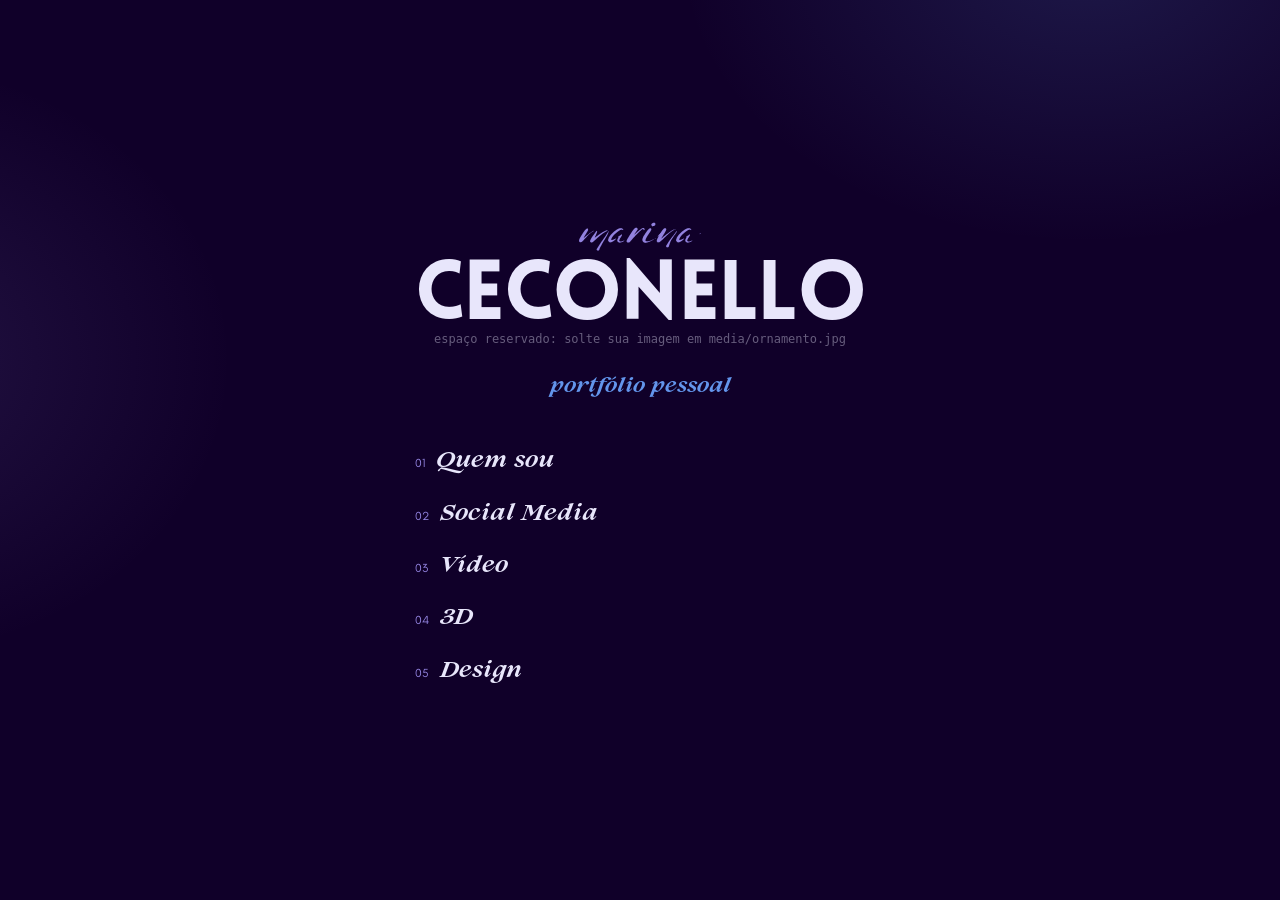
==== index.html @ d7b7fe59 "Atualiza site: tela inicial sem rolagem, blocos coloridos, abas separadas" ====
<!DOCTYPE html>
<html lang="pt-BR">
<head>
<meta charset="UTF-8">
<meta name="viewport" content="width=device-width, initial-scale=1.0">
<title>Marina Ceconello — Portfólio</title>
<style>
  @font-face{
    font-family: 'GlacialIndifference';
    src: url([data-uri]) format('woff2');
    font-weight: 400; font-style: normal; font-display: swap;
  }
  @font-face{
    font-family: 'GlacialIndifference';
    src: url([data-uri]) format('woff2');
    font-weight: 700; font-style: normal; font-display: swap;
  }
  @font-face{
    font-family: 'LoveloBlack';
    src: url([data-uri]) format('woff2');
    font-weight: 400; font-style: normal; font-display: swap;
  }
  @font-face{
    font-family: 'LovelaceText';
    src: url([data-uri]) format('woff2');
    font-weight: 400; font-style: normal; font-display: swap;
  }
  @font-face{
    font-family: 'LovelaceText';
    src: url([data-uri]) format('woff2');
    font-weight: 700; font-style: italic; font-display: swap;
  }
  @font-face{
    font-family: 'LovelyMayScript';
    src: url([data-uri]) format('woff2');
    font-weight: 400; font-style: normal; font-display: swap;
  }

  :root{
    --roxo: #1A0041;
    --roxo-fundo: #100029;
    --azul: #6395EC;
    --lilas: #9282DF;
    --lavanda: #E8E6FB;
    --sombra: rgba(16, 0, 41, 0.55);
    --radius-card: 14px;
    --radius-painel: 26px;
    --font-title: 'LoveloBlack', sans-serif;
    --font-editorial: 'LovelaceText', serif;
    --font-script: 'LovelyMayScript', cursive;
    --font-body: 'GlacialIndifference', sans-serif;
  }

  *{ box-sizing: border-box; }
  html{ scroll-behavior: smooth; }

  body{
    margin: 0;
    background: var(--roxo-fundo);
    color: var(--lavanda);
    font-family: var(--font-body);
    font-weight: 400;
    line-height: 1.5;
    -webkit-font-smoothing: antialiased;
  }

  ::selection{ background: var(--azul); color: var(--roxo-fundo); }
  a{ color: var(--lavanda); }
  :focus-visible{ outline: 2px solid var(--azul); outline-offset: 3px; }

  @media (prefers-reduced-motion: reduce){
    *{ animation: none !important; transition: none !important; scroll-behavior: auto !important; }
  }

  .bg-glow{
    position: fixed; inset: 0; z-index: -2;
    background:
      radial-gradient(680px 480px at 85% -5%, rgba(99,149,236,0.16), transparent 60%),
      radial-gradient(600px 500px at -10% 40%, rgba(146,130,223,0.14), transparent 60%),
      var(--roxo-fundo);
    animation: derivar 22s ease-in-out infinite alternate;
  }
  @keyframes derivar{
    from{ background-position: 0% 0%, 0% 0%; }
    to{ background-position: 6% 4%, -4% -6%; }
  }

  .revela{
    opacity: 0;
    transform: translateY(16px);
    animation: subir 0.8s cubic-bezier(.2,.8,.2,1) forwards;
  }
  @keyframes subir{ to{ opacity: 1; transform: translateY(0); } }

  /* ---------- TELA INICIAL (sem rolagem) ---------- */
  .home-screen{
    min-height: 100svh;
    display: flex;
    align-items: center;
    justify-content: center;
    padding: 2rem 1.5rem;
  }

  .hero{
    position: relative;
    max-width: 640px;
    margin: 0 auto;
    text-align: center;
    overflow: hidden;
  }

  .indice-home{
    list-style: none;
    padding: 0;
    margin: 2.2rem 0 0;
    display: grid;
    gap: 0.15rem;
    position: relative;
    z-index: 1;
  }
  .indice-home button{
    all: unset;
    cursor: pointer;
    display: flex;
    align-items: baseline;
    justify-content: center;
    gap: 0.7rem;
    padding: 0.55rem 0;
    font-family: var(--font-editorial);
    font-style: italic;
    font-weight: 700;
    font-size: clamp(1.05rem, 3.6vw, 1.35rem);
    color: var(--lavanda);
    transition: color 0.25s ease;
  }
  .indice-home button .num{
    font-family: var(--font-body);
    font-style: normal;
    font-weight: 400;
    font-size: 0.75rem;
    color: var(--lilas);
  }
  .indice-home button:hover{ color: var(--azul); }
  .indice-home button:hover .num{ color: var(--azul); }

  /* ---------- APP (depois de escolher uma seção) ---------- */
  .app-screen{ display: none; }
  .app-screen.ativo{ display: block; }

  .barra-voltar{
    position: sticky; top: 0; z-index: 11;
    display: flex; align-items: center; justify-content: space-between;
    gap: 1rem;
    padding: 0.9rem 1.5rem;
    background: rgba(16,0,41,0.92);
    backdrop-filter: blur(6px);
    border-bottom: 1px solid rgba(232,230,251,0.12);
  }
  .link-voltar{
    all: unset; cursor: pointer;
    font-family: var(--font-script);
    color: var(--lilas);
    font-size: 1.3rem;
  }
  .link-voltar:hover{ color: var(--azul); }

  /* ---------- blocos com cores variadas ---------- */
  .card--azul{ background: var(--azul); color: var(--roxo-fundo); }
  .card--azul .stat, .card--azul .numero-grande{ color: var(--roxo-fundo); }
  .card--azul p, .card--azul .stat-label, .card--azul h3{ color: var(--roxo-fundo); }
  .card--azul::before, .card--azul::after{ border-color: var(--roxo-fundo); opacity: 0.45; }
  .card--azul:hover{ box-shadow: 0 26px 54px rgba(99,149,236,0.35); }

  .card--lilas{ background: var(--lilas); color: var(--roxo-fundo); }
  .card--lilas .stat, .card--lilas .numero-grande{ color: var(--roxo-fundo); }
  .card--lilas p, .card--lilas .stat-label, .card--lilas h3{ color: var(--roxo-fundo); }
  .card--lilas::before, .card--lilas::after{ border-color: var(--roxo-fundo); opacity: 0.45; }
  .card--lilas:hover{ box-shadow: 0 26px 54px rgba(146,130,223,0.35); }

  .hero-media{
    position: absolute;
    top: 0; left: 50%;
    transform: translateX(-50%);
    width: min(480px, 92%);
    aspect-ratio: 4 / 5;
    border-radius: 0 0 240px 240px;
    overflow: hidden;
    z-index: -1;
    opacity: 0;
    transition: opacity 0.6s ease;
  }
  .hero-media.cheio{ opacity: 1; }
  .hero-media img{
    width: 100%; height: 100%; object-fit: cover;
    filter: grayscale(0.25) contrast(1.05);
  }
  .hero-media::after{
    content: "";
    position: absolute; inset: 0;
    background: linear-gradient(180deg, rgba(16,0,41,0.1) 0%, rgba(16,0,41,0.55) 55%, rgba(16,0,41,0.95) 92%);
  }

  .dica-ornamento{
    font-size: 0.75rem;
    opacity: 0.4;
    margin: -0.5rem 0 1.5rem;
    font-family: monospace;
  }
  .hero-media.cheio ~ .dica-ornamento{ display: none; }

  .hero-conteudo{ position: relative; z-index: 1; }

  .hero .assinatura{
    font-family: var(--font-script);
    font-size: clamp(1.8rem, 6vw, 2.6rem);
    color: var(--lilas);
    display: block;
    margin-bottom: -0.4rem;
  }

  .hero h1{
    font-family: var(--font-title);
    font-size: clamp(2.6rem, 11vw, 5.2rem);
    letter-spacing: -0.02em;
    line-height: 0.95;
    margin: 0;
    text-transform: uppercase;
    color: var(--lavanda);
  }

  .hero .cargo{
    font-family: var(--font-editorial);
    font-style: italic;
    font-weight: 700;
    color: var(--azul);
    font-size: clamp(1rem, 3vw, 1.25rem);
    margin-top: 0.6rem;
  }

  .hero p.bio-curta{
    max-width: 46ch;
    margin: 1.6rem auto 0;
    font-size: 1.05rem;
    color: var(--lavanda);
    opacity: 0.85;
  }

  .hero .badges{
    display: flex; flex-wrap: wrap; gap: 0.6rem;
    justify-content: center;
    margin-top: 1.8rem;
  }
  .hero .badges span{
    border: 1px solid rgba(232,230,251,0.25);
    border-radius: 999px;
    padding: 0.4rem 1rem;
    font-size: 0.85rem;
    letter-spacing: 0.02em;
  }

  /* ---------- TABS (dentro da barra-voltar) ---------- */
  .tabs{
    display: flex; gap: 0.2rem;
    overflow-x: auto;
    scrollbar-width: none;
  }
  .tabs::-webkit-scrollbar{ display:none; }

  .tab-btn{
    flex: 0 0 auto;
    background: none; border: none;
    color: var(--lavanda);
    font-family: var(--font-body);
    font-size: 0.85rem;
    padding: 0.6rem 0.8rem;
    cursor: pointer;
    opacity: 0.55;
    display: flex; align-items: baseline; gap: 0.4rem;
    border-bottom: 2px solid transparent;
    white-space: nowrap;
    transition: opacity 0.2s, border-color 0.2s;
  }
  .tab-btn .num{
    font-family: var(--font-editorial);
    font-style: italic; font-weight: 700;
    color: var(--lilas);
    font-size: 0.85rem;
  }
  .tab-btn[aria-selected="true"]{ opacity: 1; border-bottom-color: var(--azul); }
  .tab-btn:hover{ opacity: 0.85; }

  /* ---------- PANELS ---------- */
  main{ max-width: 980px; margin: 0 auto; padding: 3rem 1.5rem 5rem; }
  .panel{ display: none; }
  .panel.active{ display: block; animation: entrar-painel 0.5s cubic-bezier(.2,.8,.2,1); }
  @keyframes entrar-painel{
    from{ opacity: 0; transform: translateY(10px); }
    to{ opacity: 1; transform: translateY(0); }
  }

  .panel h2{
    font-family: var(--font-title);
    text-transform: uppercase;
    font-size: clamp(1.8rem, 6vw, 2.6rem);
    letter-spacing: -0.01em;
    margin: 0 0 0.3rem;
  }
  .panel .kicker{
    font-family: var(--font-editorial);
    font-style: italic; font-weight: 700;
    color: var(--azul);
    font-size: 1.05rem;
    margin: 0 0 2rem;
  }

  .surge{
    opacity: 0;
    transform: translateY(22px);
    transition: opacity 0.7s cubic-bezier(.2,.8,.2,1), transform 0.7s cubic-bezier(.2,.8,.2,1);
  }
  .surge.visivel{ opacity: 1; transform: translateY(0); }

  .card{
    position: relative;
    background: rgba(232,230,251,0.03);
    border-radius: var(--radius-card);
    padding: 1.6rem;
    box-shadow: 0 18px 40px var(--sombra);
    transition: transform 0.35s ease, box-shadow 0.35s ease, background 0.35s ease;
  }
  .card:hover{
    transform: translateY(-4px);
    background: rgba(232,230,251,0.055);
    box-shadow: 0 26px 54px var(--sombra);
  }
  .card::before, .card::after{
    content: ""; position: absolute; width: 18px; height: 18px;
    border: 1.5px solid var(--lilas); opacity: 0.7;
  }
  .card::before{ top: -1px; left: -1px; border-right: none; border-bottom: none; }
  .card::after{ bottom: -1px; right: -1px; border-left: none; border-top: none; }

  .grid{
    display: grid;
    grid-template-columns: repeat(auto-fit, minmax(240px, 1fr));
    gap: 1.2rem; margin-bottom: 2.5rem;
  }
  .card h3{ font-family: var(--font-body); font-weight: 700; font-size: 1.05rem; margin: 0 0 0.6rem; }
  .card p{ font-size: 0.92rem; opacity: 0.8; margin: 0; }
  .card .stat{ font-family: var(--font-title); font-size: 2rem; color: var(--azul); display: block; margin-bottom: 0.2rem; }
  .card .stat-label{ font-size: 0.8rem; opacity: 0.65; display: block; margin-bottom: 1rem; }
  .numero-grande{ display: block; font-family: var(--font-title); font-size: 2.4rem; color: var(--azul); line-height: 1; margin-bottom: 0.3rem; }

  .section-title{
    font-family: var(--font-editorial);
    font-style: italic; font-weight: 700;
    font-size: 1.15rem;
    color: var(--lilas);
    margin: 2.6rem 0 1.1rem;
  }

  .midia-slot{
    position: relative;
    aspect-ratio: 9 / 16;
    max-height: 420px;
    border-radius: var(--radius-card);
    overflow: hidden;
    background: rgba(232,230,251,0.02);
    border: 1px dashed rgba(232,230,251,0.35);
  }
  .midia-slot img, .midia-slot video{ width: 100%; height: 100%; object-fit: cover; display: none; }
  .midia-slot.cheio{ border-style: solid; border-color: rgba(146,130,223,0.4); }
  .midia-slot.cheio img, .midia-slot.cheio video{ display: block; }
  .midia-slot.cheio .midia-vazia{ display: none; }

  .midia-vazia{
    position: absolute; inset: 0;
    display: flex; flex-direction: column; align-items: center; justify-content: center;
    gap: 0.6rem; text-align: center; padding: 1.2rem;
  }
  .midia-vazia .icone{
    min-width: 34px; height: 34px; padding: 0 0.5rem;
    border: 1.5px solid var(--lilas); border-radius: 999px;
    display: flex; align-items: center; justify-content: center;
    font-family: var(--font-editorial); font-style: italic; font-weight: 700;
    color: var(--lilas); font-size: 0.78rem; white-space: nowrap;
  }
  .midia-vazia span{ font-size: 0.82rem; opacity: 0.75; max-width: 22ch; }
  .midia-vazia small{ font-size: 0.7rem; opacity: 0.45; font-family: monospace; }

  .midia-grid{
    display: grid;
    grid-template-columns: repeat(auto-fit, minmax(180px, 1fr));
    gap: 1rem; margin-bottom: 2.5rem;
  }

  .lista-limpa{ list-style: none; padding: 0; margin: 0 0 2.2rem; display: grid; gap: 0.55rem; }
  .lista-limpa li{ padding-left: 1.1rem; position: relative; font-size: 0.95rem; opacity: 0.88; }
  .lista-limpa li::before{
    content: ""; position: absolute; left: 0; top: 0.55em;
    width: 6px; height: 6px; background: var(--azul); border-radius: 50%;
  }

  .formacao-item{
    display: flex; justify-content: space-between; gap: 1rem;
    border-bottom: 1px solid rgba(232,230,251,0.12);
    padding: 0.9rem 0; font-size: 0.95rem;
  }
  .formacao-item .quando{
    font-family: var(--font-editorial); font-style: italic; font-weight: 700;
    color: var(--lilas); white-space: nowrap; font-size: 0.85rem;
  }

  .aviso{ font-size: 0.82rem; opacity: 0.6; margin-top: -1.6rem; margin-bottom: 2.5rem; }

  .tags{ display: flex; flex-wrap: wrap; gap: 0.55rem; margin: 0 0 2.5rem; }
  .tags span{
    border: 1px solid rgba(232,230,251,0.22);
    border-radius: 999px; padding: 0.35rem 0.9rem;
    font-size: 0.82rem; opacity: 0.85;
  }

  /* ---------- contato por ícone (dentro da aba Quem sou) ---------- */
  .contato-bloco{
    margin-top: 2.8rem;
    padding-top: 2.4rem;
    border-top: 1px solid rgba(232,230,251,0.14);
  }
  .icones-contato{
    display: flex; flex-wrap: wrap; gap: 0.9rem;
    margin: 1.6rem 0;
  }
  .icone-contato{
    width: 46px; height: 46px;
    border-radius: 50%;
    border: 1.5px solid rgba(146,130,223,0.55);
    display: flex; align-items: center; justify-content: center;
    color: var(--lilas);
    text-decoration: none;
    transition: transform 0.25s ease, border-color 0.25s ease, color 0.25s ease;
  }
  .icone-contato svg{ width: 20px; height: 20px; }
  .icone-contato .texto-icone{
    font-family: var(--font-body); font-weight: 700; font-size: 0.78rem;
  }
  .icone-contato:hover{
    transform: scale(1.08);
    border-color: var(--azul);
    color: var(--azul);
  }

  .cta-final{
    font-family: var(--font-script);
    color: var(--lilas);
    font-size: 1.8rem;
    display: block;
    margin-top: 0.6rem;
  }

  footer{ text-align: center; padding: 2rem; font-size: 0.78rem; opacity: 0.5; }
</style>
</head>
<body>

<div class="bg-glow"></div>

<!-- TELA INICIAL: uma página só, sem rolagem, com o nome e o índice -->
<div class="home-screen" id="home-screen">
  <header class="hero">
    <div class="hero-media" id="hero-media">
      <img src="media/ornamento.jpg" alt="" onload="document.getElementById('hero-media').classList.add('cheio'); document.getElementById('dica-ornamento').style.display='none';">
    </div>
    <div class="hero-conteudo">
      <span class="assinatura revela" style="animation-delay:.1s">marina</span>
      <h1 class="revela" style="animation-delay:.2s">Ceconello</h1>
      <p class="dica-ornamento" id="dica-ornamento">espaço reservado: solte sua imagem em media/ornamento.jpg</p>
      <p class="cargo revela" style="animation-delay:.3s">portfólio pessoal</p>
      <ul class="indice-home revela" style="animation-delay:.45s" role="list">
        <li><button type="button" data-tab="1"><span class="num">01</span> Quem sou</button></li>
        <li><button type="button" data-tab="2"><span class="num">02</span> Social Media</button></li>
        <li><button type="button" data-tab="3"><span class="num">03</span> Vídeo</button></li>
        <li><button type="button" data-tab="4"><span class="num">04</span> 3D</button></li>
        <li><button type="button" data-tab="5"><span class="num">05</span> Design</button></li>
      </ul>
    </div>
  </header>
</div>

<!-- TELA DE CONTEÚDO: aparece só depois de clicar num item do índice -->
<div class="app-screen" id="app-screen">
  <div class="barra-voltar">
    <button type="button" class="link-voltar" id="botao-voltar">marina</button>
    <nav class="tabs" role="tablist" aria-label="Seções do portfólio">
      <button class="tab-btn" role="tab" aria-selected="false" data-tab="1"><span class="num">01</span> Quem sou</button>
      <button class="tab-btn" role="tab" aria-selected="false" data-tab="2"><span class="num">02</span> Social Media</button>
      <button class="tab-btn" role="tab" aria-selected="false" data-tab="3"><span class="num">03</span> Vídeo</button>
      <button class="tab-btn" role="tab" aria-selected="false" data-tab="4"><span class="num">04</span> 3D</button>
      <button class="tab-btn" role="tab" aria-selected="false" data-tab="5"><span class="num">05</span> Design</button>
    </nav>
  </div>

<main>

  <!-- 01 QUEM SOU + CONTATO -->
  <section id="tab-1" class="panel active">
    <h2>Quem sou</h2>
    <p class="kicker">técnica em marketing, com mais de três anos de estrada</p>
    <p>Trabalho com branding, design gráfico e produção de conteúdo. Tenho um senso estético forte, domínio das ferramentas criativas que uso todo dia e gosto de trabalhar em equipe prestando atenção no detalhe que a maioria deixa passar.</p>

    <p class="section-title">O que eu manjo</p>
    <ul class="lista-limpa">
      <li>Identidade visual, branding, concept art, criação de logotipo e manual de marca</li>
      <li>Social media: feeds, stories e carrosséis, planejamento estratégico e pesquisa de tendências</li>
      <li>Edição de vídeos curtos (Reels, TikToks, Shorts) e vídeo institucional</li>
      <li>Modelagem 3D e animação básica</li>
      <li>Mockups, materiais gráficos, ilustração e slides</li>
      <li>Pacote Adobe (Photoshop, Illustrator, After Effects), Canva e CapCut</li>
      <li>WordPress, SEO e HTML</li>
    </ul>

    <p class="section-title">Formação</p>
    <div class="formacao-item">
      <span>FIAP · Tecnólogo em Game Development</span>
      <span class="quando">fev 2025 até agora</span>
    </div>
    <div class="formacao-item">
      <span>Etec Martin Luther King · Ensino Médio Técnico em Marketing</span>
      <span class="quando">2021 a 2023</span>
    </div>

    <p class="section-title">Idiomas</p>
    <ul class="lista-limpa">
      <li>Inglês avançado</li>
      <li>Espanhol básico</li>
      <li>Japonês básico</li>
    </ul>

    <p class="section-title">No dia a dia, eu circulo por aqui</p>
    <div class="tags">
      <span>Análise</span><span>Anúncios</span><span>Artes</span><span>Áudios</span>
      <span>Campanha</span><span>Criativos</span><span>Design</span><span>Endomarketing</span>
      <span>Estratégias</span><span>Feedbacks</span><span>Fotografia</span><span>Identidade Visual</span>
      <span>Inovação</span><span>Materiais</span><span>Modelagem 3D</span><span>Organização</span>
      <span>Programação</span><span>Redes Sociais</span><span>Vídeos</span><span>Websites</span>
    </div>

    <div class="contato-bloco">
      <p class="section-title">Contato</p>
      <p>Português informal, direto ao ponto: se o meu trabalho fez sentido pra você, é só mandar uma mensagem.</p>
      <div class="icones-contato">
        <a class="icone-contato" href="mailto:marinabceconello@gmail.com" aria-label="Enviar e-mail" title="E-mail">
          <svg viewBox="0 0 24 24" fill="none" stroke="currentColor" stroke-width="1.6"><rect x="3" y="5" width="18" height="14" rx="2"/><path d="M3 7l9 6 9-6"/></svg>
        </a>
        <a class="icone-contato" href="tel:+5511972637970" aria-label="Ligar no telefone" title="Telefone">
          <svg viewBox="0 0 24 24" fill="none" stroke="currentColor" stroke-width="1.6"><path d="M4 4h4l2 5-2.5 1.5a11 11 0 0 0 5 5L14 13l5 2v4a2 2 0 0 1-2 2C9.5 21 3 14.5 3 6a2 2 0 0 1 1-2z"/></svg>
        </a>
        <a class="icone-contato" href="https://www.linkedin.com/in/marinaceconello" target="_blank" rel="noopener" aria-label="Abrir LinkedIn" title="LinkedIn">
          <span class="texto-icone">in</span>
        </a>
        <a class="icone-contato" href="https://www.instagram.com/marinaceconello" target="_blank" rel="noopener" aria-label="Abrir Instagram" title="Instagram">
          <svg viewBox="0 0 24 24" fill="none" stroke="currentColor" stroke-width="1.6"><rect x="3" y="3" width="18" height="18" rx="5"/><circle cx="12" cy="12" r="4"/><circle cx="17.2" cy="6.8" r="1"/></svg>
        </a>
        <a class="icone-contato" href="https://www.behance.net/marinaceconello" target="_blank" rel="noopener" aria-label="Abrir Behance" title="Behance">
          <span class="texto-icone">Bē</span>
        </a>
      </div>
      <span class="cta-final">bora trocar uma ideia?</span>
    </div>
  </section>

  <!-- 02 SOCIAL MEDIA -->
  <section id="tab-2" class="panel">
    <h2>Social Media</h2>
    <p class="kicker">alcance, saves e conversão, com dado real por trás</p>

    <div class="grid">
      <div class="card surge">
        <span class="stat">3.084</span>
        <span class="stat-label">impressões no carrossel "Trajetória profissional" (LinkedIn)</span>
        <p>108 reações, 57 visitas ao perfil e 8 salvamentos num só post.</p>
      </div>
      <div class="card card--azul surge">
        <span class="stat">7.797</span>
        <span class="stat-label">views no Reel "bola ou mídia?" sobre o Vini Jr (Instagram)</span>
        <p>7,74% de taxa de interação, o melhor Reel da retomada do perfil.</p>
      </div>
      <div class="card card--lilas surge">
        <span class="stat">22,3%</span>
        <span class="stat-label">taxa de interação no post "comenta aí se vc concorda"</span>
        <p>A maior taxa de interação do mês, num post de baixo custo de produção.</p>
      </div>
    </div>

    <p class="section-title">Vídeos mais bombados</p>
    <p class="aviso">Marina, arrasta seus vídeos exportados pra dentro da pasta "media" com os nomes indicados embaixo de cada espaço.</p>
    <div class="midia-grid">
      <div class="midia-slot surge">
        <video src="media/video-social-1.mp4" muted loop playsinline controls
          onloadeddata="this.closest('.midia-slot').classList.add('cheio')"></video>
        <div class="midia-vazia"><div class="icone">1.3M</div><span>"POV: você trabalha só com mulheres"</span><small>media/video-social-1.mp4</small></div>
      </div>
      <div class="midia-slot surge">
        <video src="media/video-social-2.mp4" muted loop playsinline controls
          onloadeddata="this.closest('.midia-slot').classList.add('cheio')"></video>
        <div class="midia-vazia"><div class="icone">160k</div><span>"POV: única mulher"</span><small>media/video-social-2.mp4</small></div>
      </div>
      <div class="midia-slot surge">
        <video src="media/video-social-3.mp4" muted loop playsinline controls
          onloadeddata="this.closest('.midia-slot').classList.add('cheio')"></video>
        <div class="midia-vazia"><div class="icone">125k</div><span>"POV: o patrão deu liberdade / laCreme"</span><small>media/video-social-3.mp4</small></div>
      </div>
    </div>
  </section>

  <!-- 03 VÍDEO -->
  <section id="tab-3" class="panel">
    <h2>Vídeo</h2>
    <p class="kicker">da gravação à edição, ideia vira vídeo pronto pra rede</p>

    <div class="grid">
      <div class="card card--lilas surge">
        <span class="numero-grande">180+</span>
        <p>vídeos editados: roteirização, direção, captação e edição.</p>
      </div>
    </div>

    <ul class="lista-limpa">
      <li>Gravação e edição de vídeo institucional para grupo empresarial</li>
      <li>Produção de vídeo apresentando a marca, para a Taiken Consultoria</li>
      <li>Edição de vídeos curtos para Reels, TikToks e Shorts</li>
    </ul>

    <p class="section-title">Galeria</p>
    <p class="aviso">Marina, coloca seus arquivos na pasta "media" com estes nomes: video-institucional.mp4 e video-reel.mp4.</p>
    <div class="midia-grid">
      <div class="midia-slot surge">
        <video src="media/video-institucional.mp4" muted loop playsinline controls
          onloadeddata="this.closest('.midia-slot').classList.add('cheio')"></video>
        <div class="midia-vazia"><div class="icone">▷</div><span>Vídeo institucional</span><small>media/video-institucional.mp4</small></div>
      </div>
      <div class="midia-slot surge">
        <video src="media/video-reel.mp4" muted loop playsinline controls
          onloadeddata="this.closest('.midia-slot').classList.add('cheio')"></video>
        <div class="midia-vazia"><div class="icone">▷</div><span>Reel ou short</span><small>media/video-reel.mp4</small></div>
      </div>
    </div>
  </section>

  <!-- 04 3D -->
  <section id="tab-4" class="panel">
    <h2>3D</h2>
    <p class="kicker">modelagem e animação, do conceito ao render</p>
    <p>Modelagem 3D e animação básica, desenvolvidas na FIAP, no curso de Game Development.</p>

    <div class="grid">
      <div class="card card--azul surge">
        <span class="numero-grande">35</span>
        <p>troféus desenhados, 5 produzidos, para premiações.</p>
      </div>
    </div>

    <p class="section-title">Galeria</p>
    <p class="aviso">Marina, coloca seus modelos na pasta "media" com estes nomes: modelo-3d-1.jpg e modelo-3d-2.jpg (ou .mp4 se for um giro renderizado).</p>
    <div class="midia-grid">
      <div class="midia-slot surge">
        <img src="media/modelo-3d-1.jpg" alt="Modelo 3D" onload="this.closest('.midia-slot').classList.add('cheio')">
        <div class="midia-vazia"><div class="icone">3D</div><span>Modelo em destaque</span><small>media/modelo-3d-1.jpg</small></div>
      </div>
      <div class="midia-slot surge">
        <img src="media/modelo-3d-2.jpg" alt="Modelo 3D" onload="this.closest('.midia-slot').classList.add('cheio')">
        <div class="midia-vazia"><div class="icone">3D</div><span>Modelo em destaque</span><small>media/modelo-3d-2.jpg</small></div>
      </div>
    </div>
  </section>

  <!-- 05 DESIGN -->
  <section id="tab-5" class="panel">
    <h2>Design</h2>
    <p class="kicker">marca, do conceito ao manual de uso</p>

    <div class="grid">
      <div class="card surge">
        <h3>Taiken Consultoria (TCC)</h3>
        <p>Design de logotipo, paleta e tipografia, confecção de uniformes e produção de vídeo de apresentação da marca. Projeto de planejamento estratégico completo.</p>
      </div>
      <div class="card card--lilas surge">
        <h3>Este site</h3>
        <p>As cores, as fontes e as molduras que você está vendo agora seguem o meu próprio manual de marca pessoal. Prova de conceito, aplicada na prática.</p>
      </div>
    </div>

    <div class="grid">
      <div class="card card--azul surge"><span class="numero-grande">8</span><p>marcas criadas do zero: logotipo, identidade visual, portfólio, manual de marca e website</p></div>
      <div class="card surge"><span class="numero-grande">9</span><p>sites publicados: landing pages e sites institucionais em WordPress, HTML, SEO e formulários</p></div>
      <div class="card card--lilas surge"><span class="numero-grande">500+</span><p>artes postadas, entre peças institucionais e operacionais</p></div>
    </div>

    <p class="section-title">Marcas que já criei do zero</p>
    <div class="tags">
      <span>7 Soluções</span>
      <span>AJ Importação e Exportação</span>
      <span>Ápice Negociações</span>
      <span>Artemis Consultoria</span>
      <span>Revisa Forte</span>
      <span>Reativação de Recursos</span>
      <span>e outras</span>
    </div>

    <p class="section-title">Peças</p>
    <p class="aviso">Marina, coloca as imagens na pasta "media" com estes nomes: identidade-taiken.jpg, uniformes.jpg e peca-design.jpg.</p>
    <div class="midia-grid">
      <div class="midia-slot surge">
        <img src="media/identidade-taiken.jpg" alt="Identidade Taiken Consultoria" onload="this.closest('.midia-slot').classList.add('cheio')">
        <div class="midia-vazia"><div class="icone">IV</div><span>Identidade Taiken Consultoria</span><small>media/identidade-taiken.jpg</small></div>
      </div>
      <div class="midia-slot surge">
        <img src="media/uniformes.jpg" alt="Uniformes e aplicações" onload="this.closest('.midia-slot').classList.add('cheio')">
        <div class="midia-vazia"><div class="icone">IV</div><span>Uniformes e aplicações</span><small>media/uniformes.jpg</small></div>
      </div>
      <div class="midia-slot surge">
        <img src="media/peca-design.jpg" alt="Peça de design" onload="this.closest('.midia-slot').classList.add('cheio')">
        <div class="midia-vazia"><div class="icone">IV</div><span>Peça em destaque</span><small>media/peca-design.jpg</small></div>
      </div>
    </div>
  </section>

</main>

<footer>Marina Ceconello · Portfólio pessoal</footer>
</div>

<script>
  const telaInicial = document.getElementById('home-screen');
  const telaConteudo = document.getElementById('app-screen');
  const botaoVoltar = document.getElementById('botao-voltar');
  const paineis = document.querySelectorAll('.panel');
  const abasConteudo = document.querySelectorAll('.app-screen .tab-btn');
  const linksIndice = document.querySelectorAll('.indice-home button');

  function abrirSecao(numero){
    abasConteudo.forEach(b => b.setAttribute('aria-selected', b.dataset.tab === numero ? 'true' : 'false'));
    paineis.forEach(p => p.classList.remove('active'));
    document.getElementById('tab-' + numero).classList.add('active');
    telaInicial.style.display = 'none';
    telaConteudo.classList.add('ativo');
    window.scrollTo({ top: 0, behavior: 'instant' });
    revelarVisiveis();
  }

  linksIndice.forEach(botao => {
    botao.addEventListener('click', () => abrirSecao(botao.dataset.tab));
  });

  abasConteudo.forEach(botao => {
    botao.addEventListener('click', () => {
      abrirSecao(botao.dataset.tab);
      window.scrollTo({ top: 0, behavior: 'smooth' });
    });
  });

  botaoVoltar.addEventListener('click', () => {
    telaConteudo.classList.remove('ativo');
    telaInicial.style.display = 'flex';
  });

  const observador = new IntersectionObserver((entradas) => {
    entradas.forEach(entrada => {
      if (entrada.isIntersecting){
        entrada.target.classList.add('visivel');
        observador.unobserve(entrada.target);
      }
    });
  }, { threshold: 0.15 });

  function revelarVisiveis(){
    document.querySelectorAll('.panel.active .surge').forEach((el, i) => {
      el.style.transitionDelay = (i * 0.06) + 's';
      observador.observe(el);
    });
  }
</script>

</body>
</html>
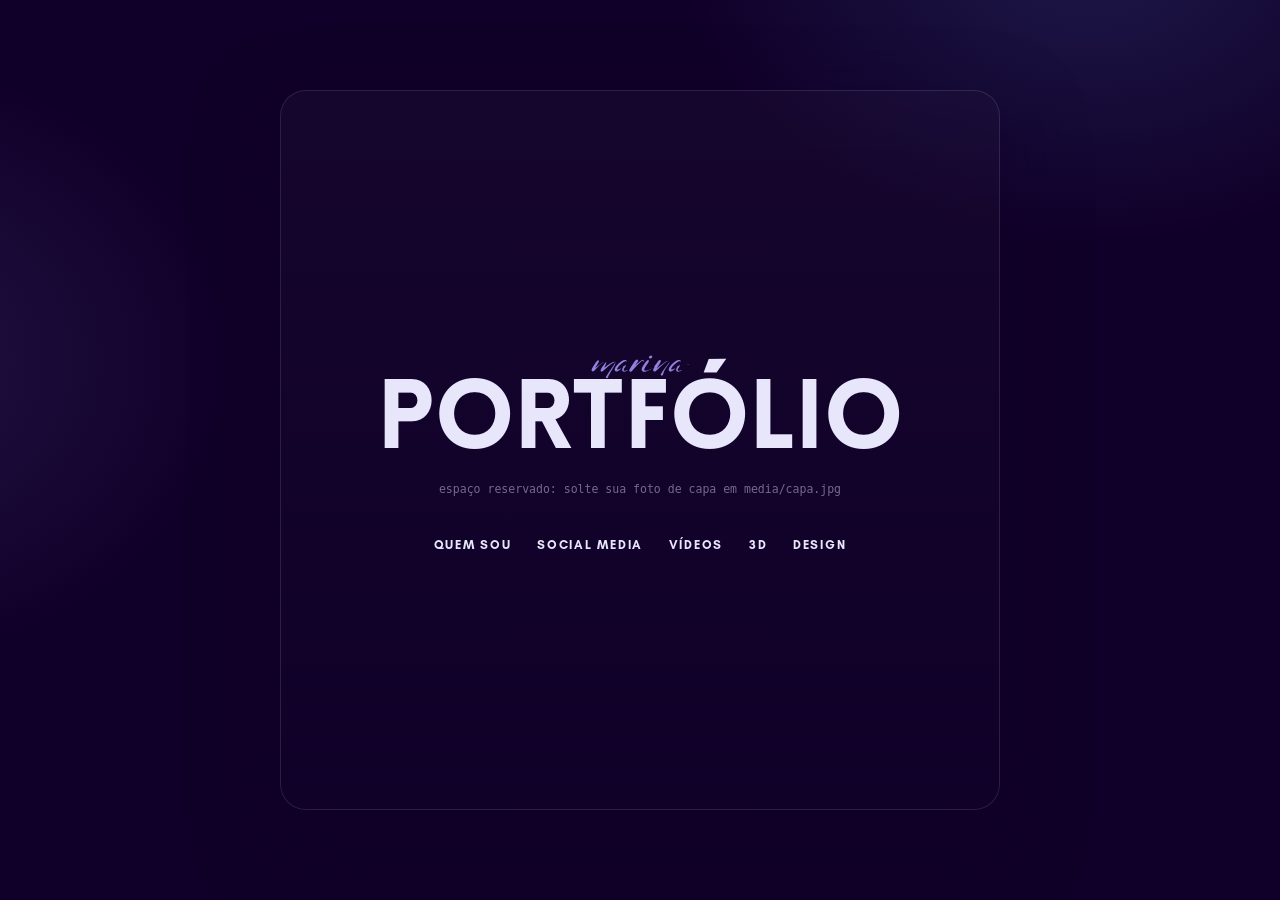
==== commit 052c26fc: "Site vira multi-pagina: cartao inicial, paginas separadas por categoria, CSS/fontes compartilhados" ====
--- a/index.html
+++ b/index.html
@@ -4,781 +4,31 @@
 <meta charset="UTF-8">
 <meta name="viewport" content="width=device-width, initial-scale=1.0">
 <title>Marina Ceconello — Portfólio</title>
-<style>
-  @font-face{
-    font-family: 'GlacialIndifference';
-    src: url([data-uri]) format('woff2');
-    font-weight: 400; font-style: normal; font-display: swap;
-  }
-  @font-face{
-    font-family: 'GlacialIndifference';
-    src: url([data-uri]) format('woff2');
-    font-weight: 700; font-style: normal; font-display: swap;
-  }
-  @font-face{
-    font-family: 'LoveloBlack';
-    src: url([data-uri]) format('woff2');
-    font-weight: 400; font-style: normal; font-display: swap;
-  }
-  @font-face{
-    font-family: 'LovelaceText';
-    src: url([data-uri]) format('woff2');
-    font-weight: 400; font-style: normal; font-display: swap;
-  }
-  @font-face{
-    font-family: 'LovelaceText';
-    src: url([data-uri]) format('woff2');
-    font-weight: 700; font-style: italic; font-display: swap;
-  }
-  @font-face{
-    font-family: 'LovelyMayScript';
-    src: url([data-uri]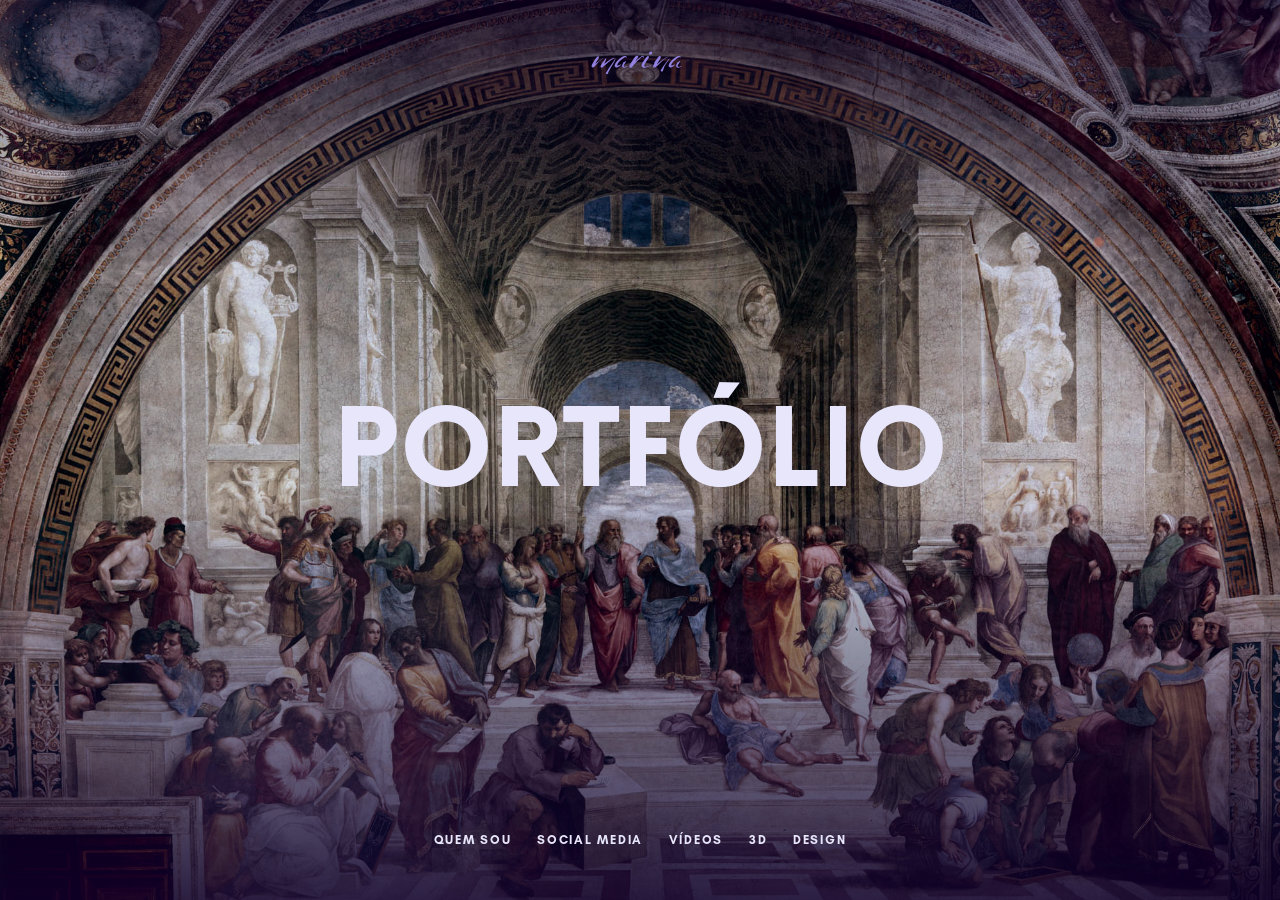
==== commit 2be20305: "Capa da pagina inicial em tela cheia, links fixados embaixo" ====
--- a/index.html
+++ b/index.html
@@ -11,14 +11,21 @@
 
 <div class="bg-glow"></div>
 
-<div class="pagina-inicial">
-  <div class="cartao-capa">
-    <div class="capa-media" id="capa-media">
-      <img src="media/capa.jpg" alt=""
-        onload="document.getElementById('capa-media').classList.add('cheio'); document.getElementById('dica-capa').style.display='none';">
-    </div>
+<div class="hero-full">
+  <div class="capa-media" id="capa-media">
+    <img src="media/capa.jpg" alt=""
+      onload="document.getElementById('capa-media').classList.add('cheio'); document.getElementById('dica-capa').style.display='none';">
+  </div>
+
+  <div class="hero-full-topo">
     <span class="assinatura revela" style="animation-delay:.1s">marina</span>
+  </div>
+
+  <div class="hero-full-meio">
     <h1 class="revela" style="animation-delay:.2s">Portfólio</h1>
+  </div>
+
+  <div class="hero-full-rodape">
     <p class="dica-capa" id="dica-capa">espaço reservado: solte sua foto de capa em media/capa.jpg</p>
     <nav class="links-categorias revela" style="animation-delay:.4s" aria-label="Categorias do portfólio">
       <a href="sobre.html">Quem sou</a>
--- a/assets/style.css
+++ b/assets/style.css
@@ -54,31 +54,15 @@
 }
 @keyframes subir{ to{ opacity: 1; transform: translateY(0); } }
 
-/* ---------- PÁGINA INICIAL: o cartão ---------- */
-.pagina-inicial{
+/* ---------- PÁGINA INICIAL: capa em tela cheia ---------- */
+.hero-full{
+  position: relative;
   min-height: 100svh;
-  display: flex;
-  align-items: center;
-  justify-content: center;
-  padding: 2rem 1.5rem;
-}
-
-.cartao-capa{
-  position: relative;
   width: 100%;
-  max-width: 720px;
-  min-height: min(80svh, 720px);
-  border-radius: var(--radius-painel);
-  overflow: hidden;
   display: flex;
   flex-direction: column;
-  align-items: center;
-  justify-content: center;
-  text-align: center;
-  padding: 3rem 1.6rem;
-  box-shadow: 0 30px 80px var(--sombra);
-  background: rgba(232,230,251,0.03);
-  border: 1px solid rgba(232,230,251,0.1);
+  overflow: hidden;
+  padding: 2.2rem 1.5rem;
 }
 
 .capa-media{
@@ -93,22 +77,30 @@
 .capa-media::after{
   content: "";
   position: absolute; inset: 0;
-  background: linear-gradient(180deg, rgba(16,0,41,0.25) 0%, rgba(16,0,41,0.7) 60%, rgba(16,0,41,0.92) 100%);
-}
-
-.cartao-capa .assinatura{
+  background: linear-gradient(180deg, rgba(16,0,41,0.6) 0%, rgba(16,0,41,0.15) 30%, rgba(16,0,41,0.15) 55%, rgba(16,0,41,0.88) 100%);
+}
+
+.hero-full-topo{ position: relative; z-index: 1; text-align: center; }
+.hero-full-meio{
   position: relative; z-index: 1;
+  flex: 1;
+  display: flex;
+  align-items: center;
+  justify-content: center;
+  text-align: center;
+}
+.hero-full-rodape{ position: relative; z-index: 1; text-align: center; padding-bottom: 0.6rem; }
+
+.hero-full .assinatura{
   font-family: var(--font-script);
   color: var(--lilas);
   font-size: clamp(1.5rem, 5.5vw, 2.1rem);
-  margin-bottom: -0.5rem;
-}
-
-.cartao-capa h1{
-  position: relative; z-index: 1;
+}
+
+.hero-full h1{
   font-family: var(--font-title);
   text-transform: uppercase;
-  font-size: clamp(3rem, 14vw, 6rem);
+  font-size: clamp(3rem, 15vw, 7rem);
   line-height: 0.9;
   letter-spacing: -0.01em;
   margin: 0;
@@ -117,18 +109,17 @@
 .dica-capa{
   position: relative; z-index: 1;
   font-size: 0.72rem;
-  opacity: 0.45;
+  opacity: 0.55;
   font-family: monospace;
-  margin: 0.8rem 0 0;
+  text-align: center;
+  margin: 0.6rem 0 0;
 }
 
 .links-categorias{
-  position: relative; z-index: 1;
   display: flex;
   flex-wrap: wrap;
   justify-content: center;
   gap: 0.8rem 1.6rem;
-  margin-top: 2.4rem;
 }
 .links-categorias a{
   font-family: var(--font-body);
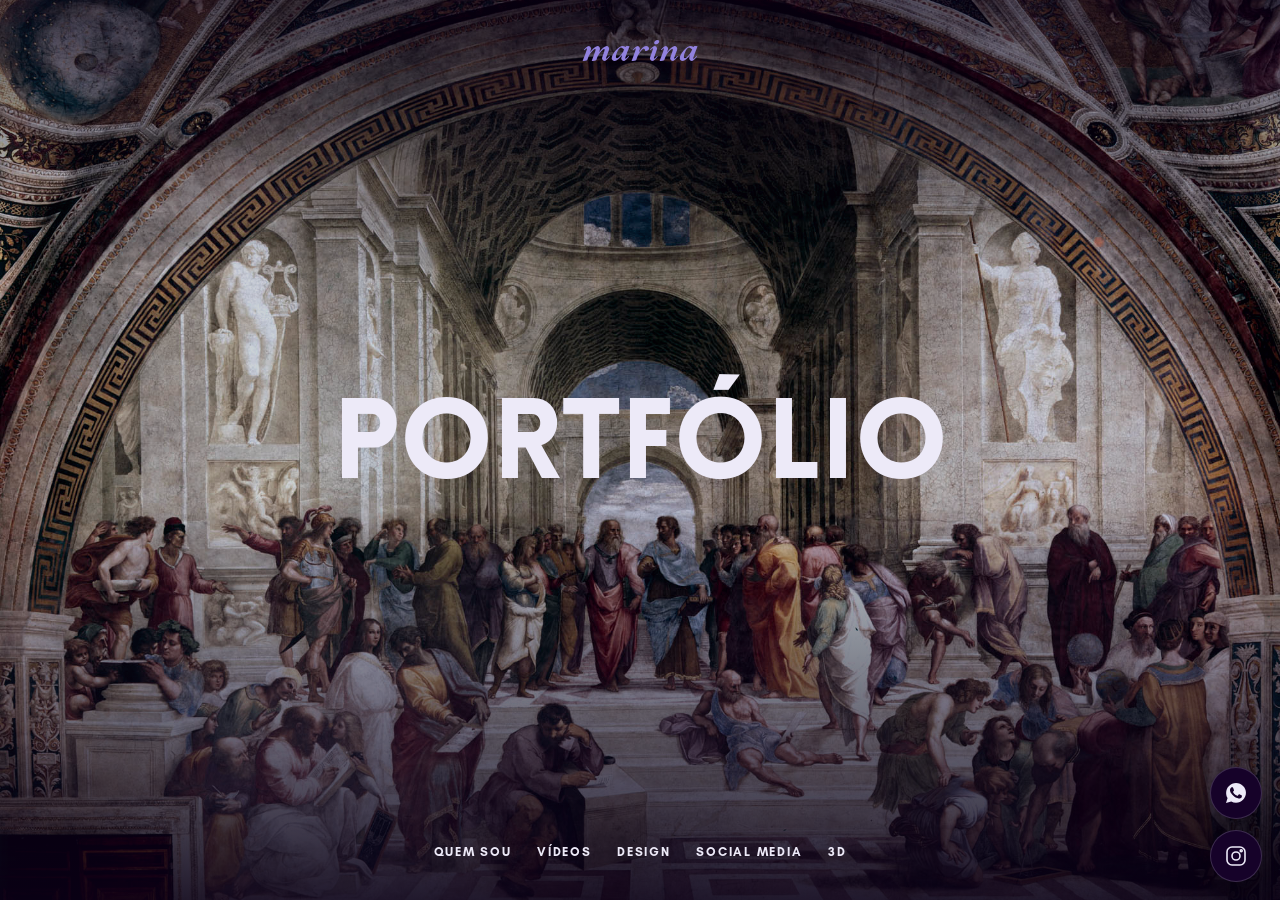
==== commit 468ca331: "Remove fonte cursiva Lovely May Script e simplifica paleta para 2 cores por página - Remove @font-fa" ====
--- a/index.html
+++ b/index.html
@@ -7,7 +7,7 @@
 <link rel="stylesheet" href="assets/fonts.css">
 <link rel="stylesheet" href="assets/style.css">
 </head>
-<body>
+<body data-acento="lilas">
 
 <div class="bg-glow"></div>
 
@@ -29,13 +29,22 @@
     <p class="dica-capa" id="dica-capa">espaço reservado: solte sua foto de capa em media/capa.jpg</p>
     <nav class="links-categorias revela" style="animation-delay:.4s" aria-label="Categorias do portfólio">
       <a href="sobre.html">Quem sou</a>
+      <a href="videos.html">Vídeos</a>
+      <a href="design.html">Design</a>
       <a href="social-media.html">Social Media</a>
-      <a href="videos.html">Vídeos</a>
       <a href="3d.html">3D</a>
-      <a href="design.html">Design</a>
     </nav>
   </div>
 </div>
 
+<div class="botoes-flutuantes">
+  <a class="botao-flutuante" href="https://wa.me/5511972637970" target="_blank" rel="noopener" aria-label="Falar no WhatsApp" title="WhatsApp">
+    <svg viewBox="0 0 24 24" fill="currentColor"><path d="M12.04 2C6.58 2 2.13 6.45 2.13 11.91c0 1.85.5 3.57 1.43 5.05L2 22l5.25-1.5a9.9 9.9 0 0 0 4.79 1.22h.01c5.46 0 9.91-4.45 9.91-9.91C21.96 6.45 17.5 2 12.04 2zm5.8 14.03c-.25.7-1.45 1.33-2 1.42-.51.08-1.15.11-1.86-.12-.43-.13-.98-.31-1.69-.6-2.98-1.29-4.92-4.28-5.07-4.48-.15-.2-1.22-1.62-1.22-3.09 0-1.47.77-2.19 1.04-2.49.27-.3.6-.37.8-.37h.58c.19 0 .43-.02.63.48.25.62.84 2.1.91 2.25.07.15.12.33.02.52-.1.2-.15.33-.3.5-.15.17-.32.38-.46.51-.15.15-.3.31-.13.6.17.3.78 1.26 1.67 2.04 1.15 1.02 2.12 1.35 2.42 1.5.3.15.48.13.65-.05.21-.23.76-.86.96-1.16.2-.3.4-.25.66-.15.26.1 1.65.78 1.93.92.28.15.47.22.54.34.07.13.07.74-.18 1.43z"/></svg>
+  </a>
+  <a class="botao-flutuante" href="https://www.instagram.com/marinaceconello" target="_blank" rel="noopener" aria-label="Abrir Instagram" title="Instagram">
+    <svg viewBox="0 0 24 24" fill="none" stroke="currentColor" stroke-width="1.6"><rect x="3" y="3" width="18" height="18" rx="5"/><circle cx="12" cy="12" r="4"/><circle cx="17.2" cy="6.8" r="1"/></svg>
+  </a>
+</div>
+
 </body>
 </html>
--- a/assets/fonts.css
+++ b/assets/fonts.css
@@ -23,8 +23,3 @@
   src: url([data-uri]) format('woff2');
   font-weight: 700; font-style: italic; font-display: swap;
 }
-@font-face{
-  font-family: 'LovelyMayScript';
-  src: url([data-uri]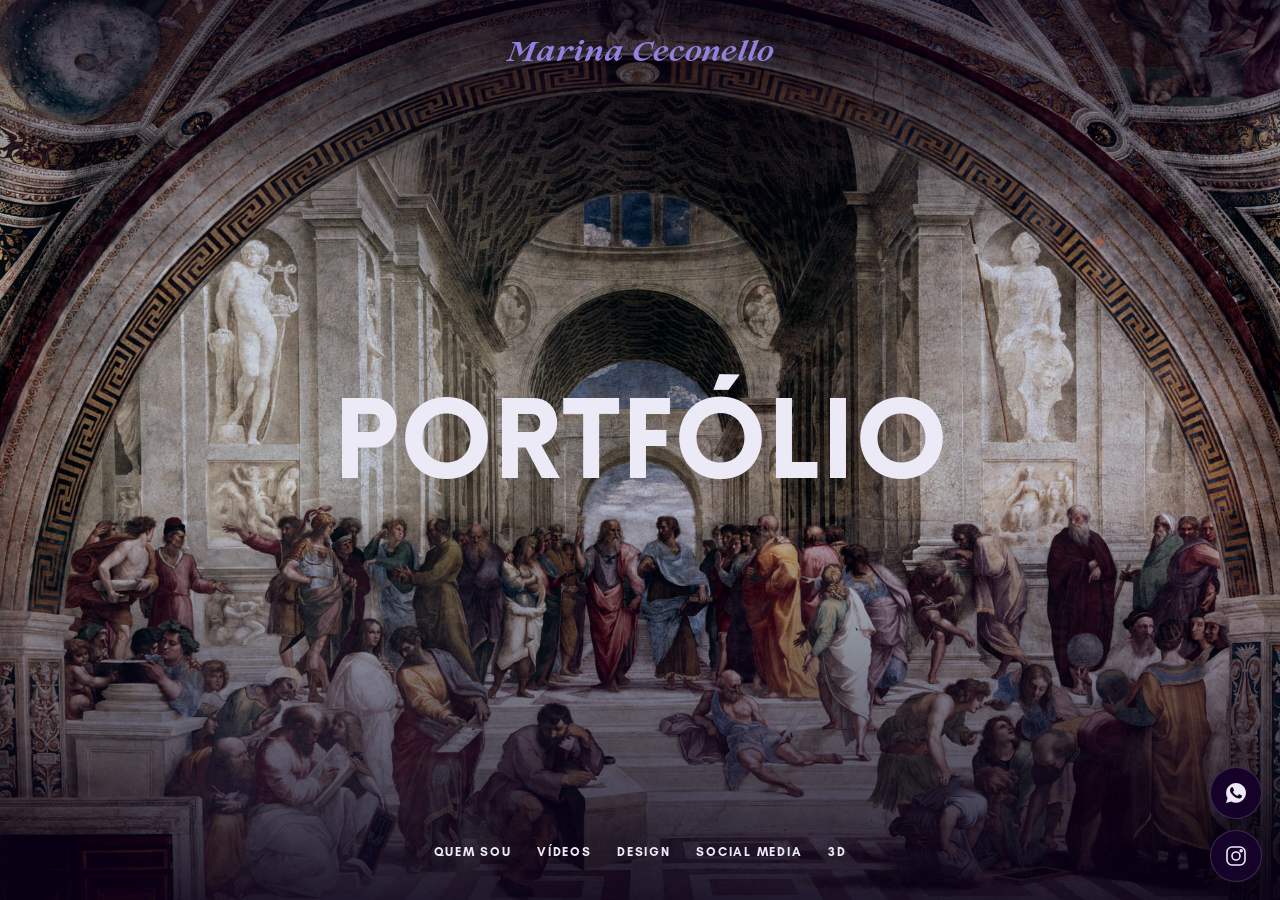
